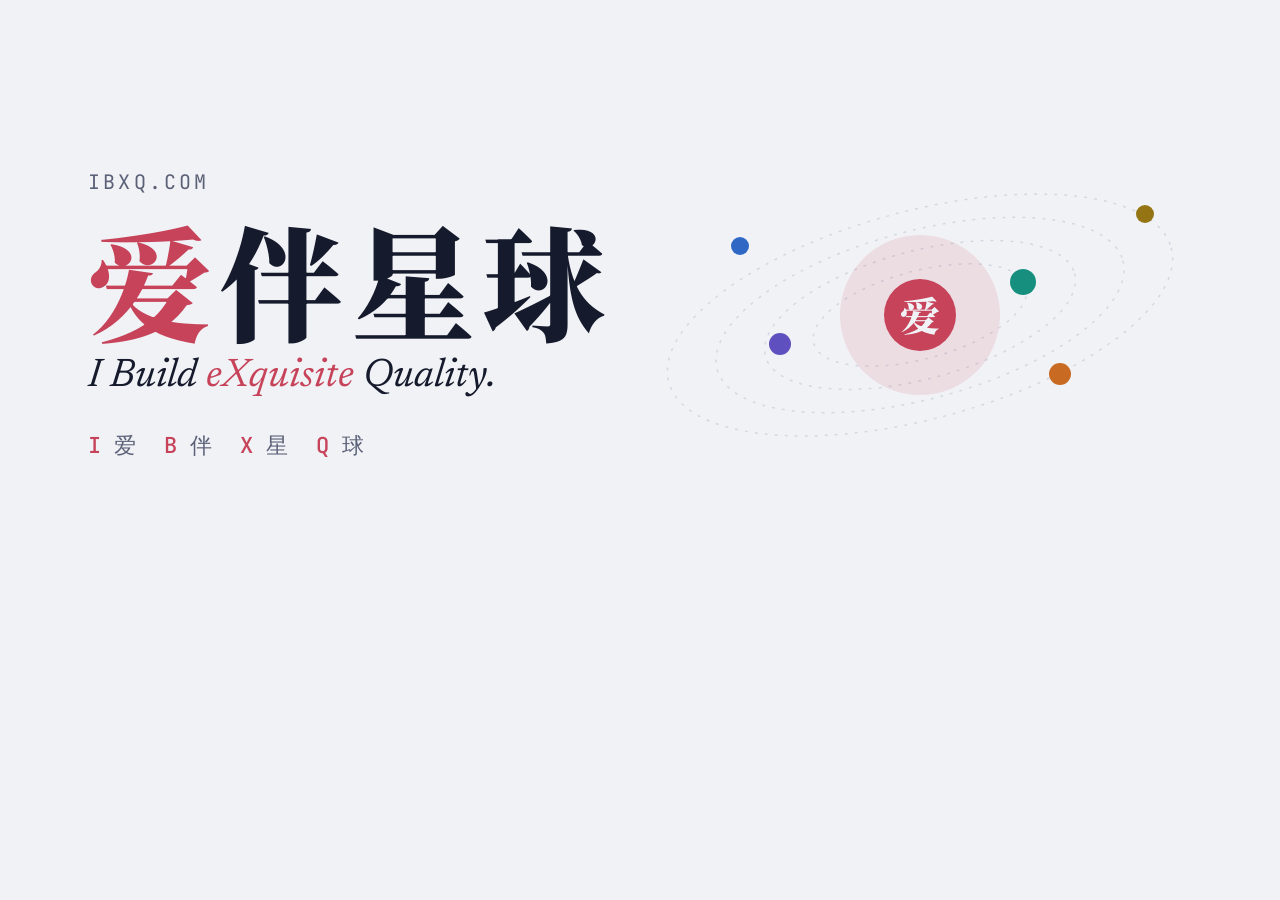
==== scripts/og.html @ c71b7bb0 "Add IBXQ homepage Static single-page site for 爱伴星球 (IBXQ): hero with the acronym key and orbit diagr" ====
<!doctype html>
<html lang="zh-CN"><head><meta charset="utf-8">
<link rel="stylesheet" href="../fonts/fonts.css">
<style>
  html,body{margin:0}
  body{width:1200px;height:630px;background:#F1F2F6;color:#151A2C;font-family:'Noto Sans SC',sans-serif;display:grid;grid-template-columns:640px 1fr;align-items:center;overflow:hidden}
  .l{padding-left:88px}
  .eb{font-family:'JetBrains Mono',monospace;font-size:20px;letter-spacing:.16em;color:#5B6177}
  h1{font-family:'Noto Serif SC',serif;font-weight:900;font-size:124px;line-height:1.05;letter-spacing:.06em;margin:18px 0 0}
  h1 span{color:#C6435A}
  .s{font-family:'Newsreader',serif;font-style:italic;font-size:40px;margin-top:14px}
  .s em{color:#C6435A}
  .k{display:flex;gap:28px;margin-top:34px;font-family:'JetBrains Mono',monospace;font-size:22px;color:#5B6177}
  .k b{color:#C6435A;font-weight:500}
</style></head>
<body>
  <div class="l">
    <div class="eb">IBXQ.COM</div>
    <h1><span>爱</span>伴星球</h1>
    <div class="s">I Build <em>eXquisite</em> Quality.</div>
    <div class="k"><span><b>I</b> 爱</span><span><b>B</b> 伴</span><span><b>X</b> 星</span><span><b>Q</b> 球</span></div>
  </div>
  <svg width="560" height="630" viewBox="0 0 560 630">
    <g transform="translate(280 315) rotate(-15)" fill="none" stroke="#D5D8E2" stroke-width="1.5" stroke-dasharray="3 7">
      <ellipse rx="110" ry="44"/><ellipse rx="160" ry="64"/><ellipse rx="210" ry="84"/><ellipse rx="260" ry="104"/>
    </g>
    <circle cx="280" cy="315" r="80" fill="#C6435A" opacity=".12"/>
    <circle cx="280" cy="315" r="36" fill="#C6435A"/>
    <text x="280" y="331" text-anchor="middle" font-family="Noto Serif SC" font-weight="900" font-size="40" fill="#F1F2F6">爱</text>
    <circle cx="383" cy="282" r="13" fill="#178F7E"/>
    <circle cx="140" cy="344" r="11" fill="#5E50BE"/>
    <circle cx="420" cy="374" r="11" fill="#C96A22"/>
    <circle cx="100" cy="246" r="9" fill="#2E68C4"/>
    <circle cx="505" cy="214" r="9" fill="#957414"/>
  </svg>
</body></html>
---- fonts/fonts.css ----
/* Generated by scripts/build-fonts.py — do not edit by hand. */
@font-face{font-family:'Noto Serif SC';font-style:normal;font-weight:600;font-display:swap;src:url('/fonts/noto-serif-sc-600.woff2') format('woff2')}
@font-face{font-family:'Noto Serif SC';font-style:normal;font-weight:900;font-display:swap;src:url('/fonts/noto-serif-sc-900.woff2') format('woff2')}
@font-face{font-family:'Noto Sans SC';font-style:normal;font-weight:400;font-display:swap;src:url('/fonts/noto-sans-sc-400.woff2') format('woff2')}
@font-face{font-family:'Newsreader';font-style:italic;font-weight:400;font-display:swap;src:url('/fonts/newsreader-italic-400.woff2') format('woff2')}
@font-face{font-family:'JetBrains Mono';font-style:normal;font-weight:400;font-display:swap;src:url('/fonts/jetbrains-mono-400.woff2') format('woff2')}
@font-face{font-family:'JetBrains Mono';font-style:normal;font-weight:500;font-display:swap;src:url('/fonts/jetbrains-mono-500.woff2') format('woff2')}
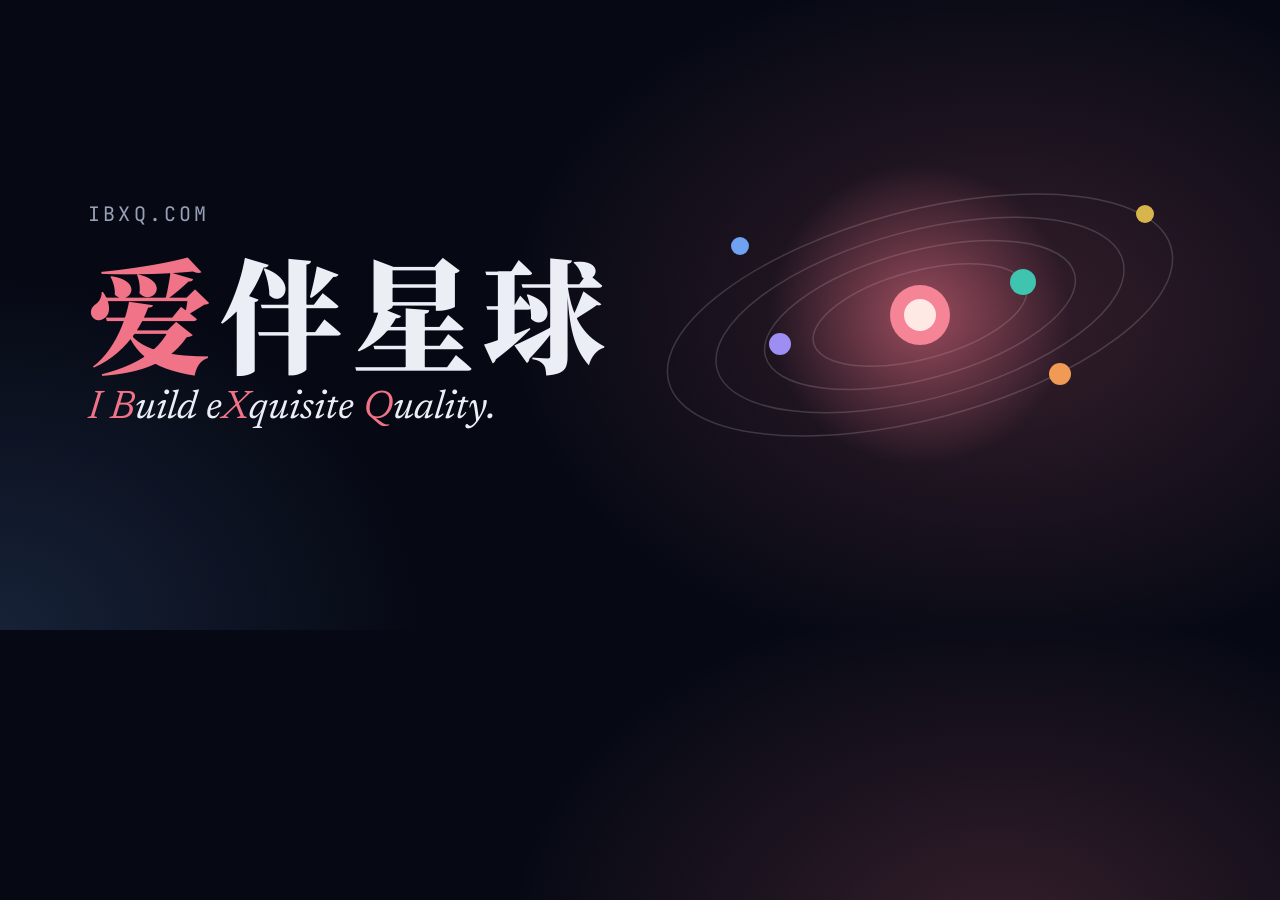
==== commit 55a9e7e6: "Redesign homepage: deep-space theme, 3D orrery, glass product panels - Drop the I/B/X/Q pinyin break" ====
--- a/scripts/og.html
+++ b/scripts/og.html
@@ -3,34 +3,31 @@
 <link rel="stylesheet" href="../fonts/fonts.css">
 <style>
   html,body{margin:0}
-  body{width:1200px;height:630px;background:#F1F2F6;color:#151A2C;font-family:'Noto Sans SC',sans-serif;display:grid;grid-template-columns:640px 1fr;align-items:center;overflow:hidden}
+  body{width:1200px;height:630px;background:radial-gradient(700px 500px at 78% 50%,rgba(240,115,136,.20),transparent 70%),radial-gradient(600px 500px at 0% 100%,rgba(111,162,240,.16),transparent 70%),#060914;color:#ECEEF6;font-family:'Noto Sans SC',sans-serif;display:grid;grid-template-columns:640px 1fr;align-items:center;overflow:hidden}
   .l{padding-left:88px}
-  .eb{font-family:'JetBrains Mono',monospace;font-size:20px;letter-spacing:.16em;color:#5B6177}
+  .eb{font-family:'JetBrains Mono',monospace;font-size:20px;letter-spacing:.16em;color:#98A0B8}
   h1{font-family:'Noto Serif SC',serif;font-weight:900;font-size:124px;line-height:1.05;letter-spacing:.06em;margin:18px 0 0}
-  h1 span{color:#C6435A}
+  h1 span{color:#F07388}
   .s{font-family:'Newsreader',serif;font-style:italic;font-size:40px;margin-top:14px}
-  .s em{color:#C6435A}
-  .k{display:flex;gap:28px;margin-top:34px;font-family:'JetBrains Mono',monospace;font-size:22px;color:#5B6177}
-  .k b{color:#C6435A;font-weight:500}
+  .s b{color:#F07388;font-weight:400}
 </style></head>
 <body>
   <div class="l">
     <div class="eb">IBXQ.COM</div>
     <h1><span>爱</span>伴星球</h1>
-    <div class="s">I Build <em>eXquisite</em> Quality.</div>
-    <div class="k"><span><b>I</b> 爱</span><span><b>B</b> 伴</span><span><b>X</b> 星</span><span><b>Q</b> 球</span></div>
+    <div class="s"><b>I</b> <b>B</b>uild e<b>X</b>quisite <b>Q</b>uality.</div>
   </div>
   <svg width="560" height="630" viewBox="0 0 560 630">
-    <g transform="translate(280 315) rotate(-15)" fill="none" stroke="#D5D8E2" stroke-width="1.5" stroke-dasharray="3 7">
+    <defs><radialGradient id="g"><stop offset="0" stop-color="#F07388" stop-opacity=".55"/><stop offset="1" stop-color="#F07388" stop-opacity="0"/></radialGradient></defs>
+    <g transform="translate(280 315) rotate(-15)" fill="none" stroke="rgba(255,255,255,.16)" stroke-width="1.5">
       <ellipse rx="110" ry="44"/><ellipse rx="160" ry="64"/><ellipse rx="210" ry="84"/><ellipse rx="260" ry="104"/>
     </g>
-    <circle cx="280" cy="315" r="80" fill="#C6435A" opacity=".12"/>
-    <circle cx="280" cy="315" r="36" fill="#C6435A"/>
-    <text x="280" y="331" text-anchor="middle" font-family="Noto Serif SC" font-weight="900" font-size="40" fill="#F1F2F6">爱</text>
-    <circle cx="383" cy="282" r="13" fill="#178F7E"/>
-    <circle cx="140" cy="344" r="11" fill="#5E50BE"/>
-    <circle cx="420" cy="374" r="11" fill="#C96A22"/>
-    <circle cx="100" cy="246" r="9" fill="#2E68C4"/>
-    <circle cx="505" cy="214" r="9" fill="#957414"/>
+    <circle cx="280" cy="315" r="150" fill="url(#g)"/>
+    <circle cx="280" cy="315" r="30" fill="#F58497"/><circle cx="280" cy="315" r="16" fill="#FFE9E4"/>
+    <circle cx="383" cy="282" r="13" fill="#3FC4AF"/>
+    <circle cx="140" cy="344" r="11" fill="#9C8EF2"/>
+    <circle cx="420" cy="374" r="11" fill="#F09A55"/>
+    <circle cx="100" cy="246" r="9" fill="#6FA2F0"/>
+    <circle cx="505" cy="214" r="9" fill="#D8B54C"/>
   </svg>
 </body></html>
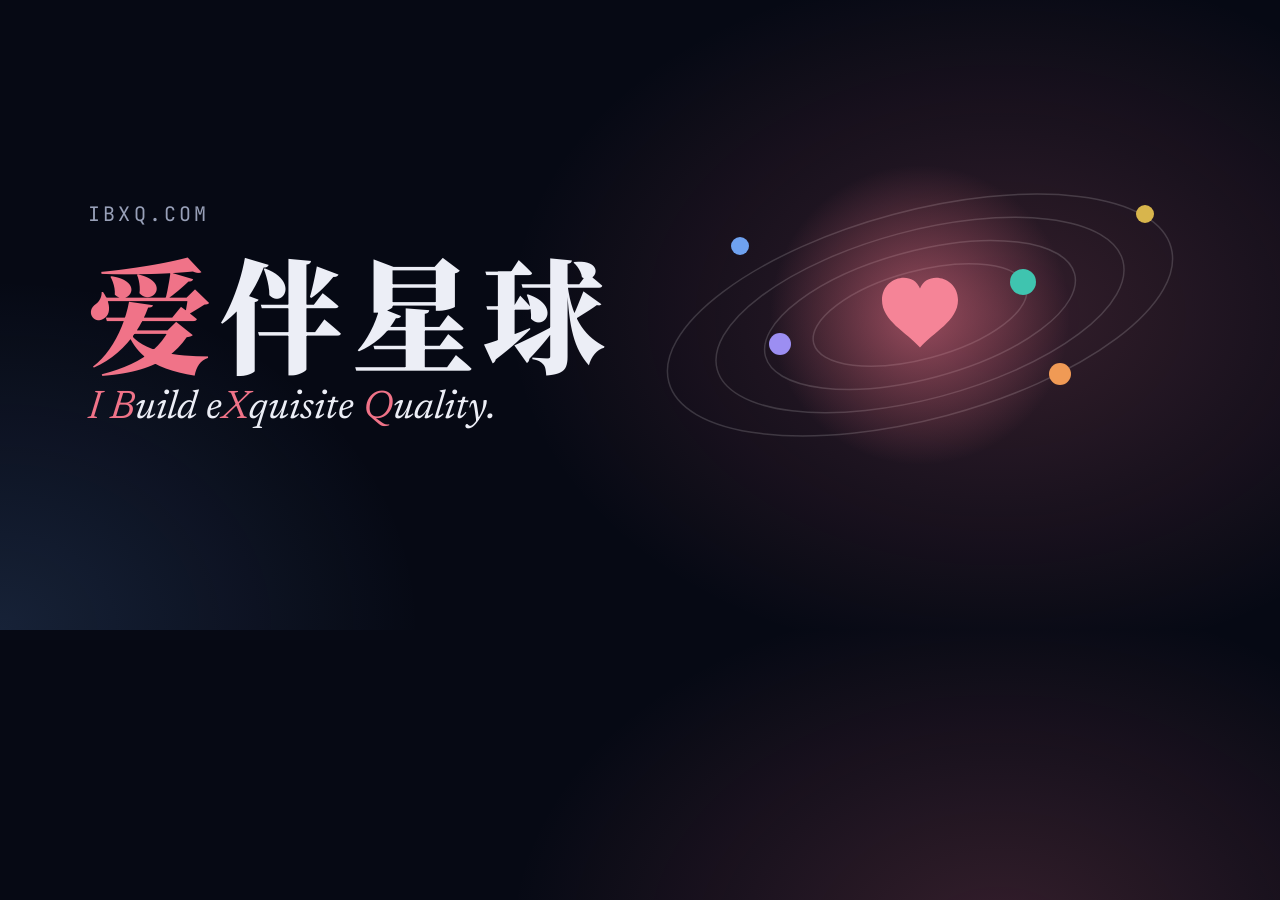
==== commit d5796c77: "Orrery: heart star with occasional beat and ripples, fixed plane, glowing orbit rings - The orbital " ====
--- a/scripts/og.html
+++ b/scripts/og.html
@@ -23,7 +23,7 @@
       <ellipse rx="110" ry="44"/><ellipse rx="160" ry="64"/><ellipse rx="210" ry="84"/><ellipse rx="260" ry="104"/>
     </g>
     <circle cx="280" cy="315" r="150" fill="url(#g)"/>
-    <circle cx="280" cy="315" r="30" fill="#F58497"/><circle cx="280" cy="315" r="16" fill="#FFE9E4"/>
+    <path transform="translate(280 298) scale(.95)" fill="#F58497" d="M0 -10C-8 -30 -40 -22 -40 2C-40 24 -14 36 0 52C14 36 40 24 40 2C40 -22 8 -30 0 -10Z"/>
     <circle cx="383" cy="282" r="13" fill="#3FC4AF"/>
     <circle cx="140" cy="344" r="11" fill="#9C8EF2"/>
     <circle cx="420" cy="374" r="11" fill="#F09A55"/>
